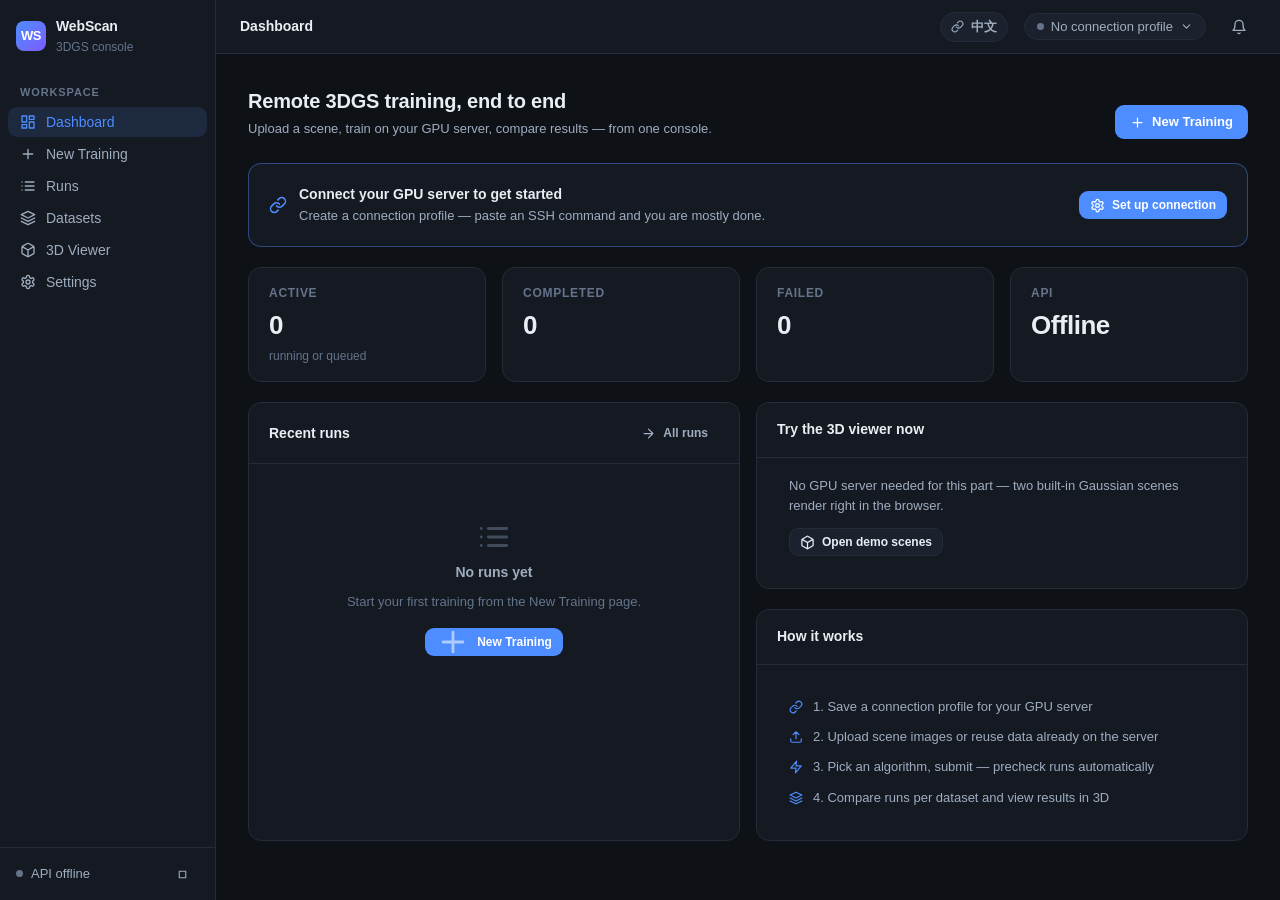
==== web/console/index.html @ 455e34b2 "WebSplatServe WWW2027 Industry Track prototype Adaptive 3D Gaussian delivery and rendering for heter" ====
<!DOCTYPE html>
<html lang="en">
<head>
  <meta charset="UTF-8" />
  <meta name="viewport" content="width=device-width, initial-scale=1.0" />
  <title>WebScan Console</title>
  <link rel="stylesheet" href="./css/tokens.css" />
  <link rel="stylesheet" href="./css/base.css" />
  <link rel="stylesheet" href="./css/components.css" />
  <style>body { background: var(--bg-base); }</style>
</head>
<body>
  <div id="app"></div>
  <script>window.__errors = [];
    window.addEventListener("error", (e) => {
      const el = e.target;
      if (el && el.tagName === "SCRIPT" && el.src) {
        // Transient local-server hiccups can fail the entry module's first
        // fetch; retry it once before giving up.
        if (el.id === "app-entry" && !el.dataset.retried) {
          el.dataset.retried = "1";
          setTimeout(() => {
            const clone = document.createElement("script");
            clone.type = "module";
            clone.src = el.src + (el.src.includes("?") ? "&" : "?") + "retry=" + Date.now();
            document.body.appendChild(clone);
          }, 400);
          return;
        }
        window.__errors.push("resource failed: " + (el.src || "") + " " + (el.error && el.error.message || ""));
        return;
      }
      window.__errors.push(JSON.stringify({ msg: e.message, file: e.filename, line: e.lineno, col: e.colno, stack: e.error && String(e.error.stack || "").slice(0, 400) }));
    }, true);
    window.addEventListener("unhandledrejection", (e) => window.__errors.push("promise: " + ((e.reason && e.reason.message) || e.reason)));
    for (const level of ["error", "warn"]) {
      const original = console[level].bind(console);
      console[level] = (...args) => {
        try { window.__errors.push(level + ": " + args.map((a) => (a && a.stack) ? String(a.stack).slice(0, 300) : String(a)).join(" ").slice(0, 400)); } catch { /* ignore */ }
        original(...args);
      };
    }</script>
  <script src="./assets/vue.global.prod.js"></script>
  <script type="module" id="app-entry" src="./js/app.js"></script>
</body>
</html>
---- web/console/css/tokens.css ----
/* ============================================================
   WebScan Console — design tokens
   深灰蓝底 · 单一蓝色强调 · 语义状态色
   ============================================================ */
:root {
  /* 底色层级：base(页面) < surface(卡片) < raised(浮层) */
  --bg-base: #0e1116;
  --bg-surface: #151a22;
  --bg-raised: #1b222d;
  --bg-hover: #212a37;
  --bg-inset: #10141b;

  /* 边框 */
  --border-subtle: #232c39;
  --border-strong: #314052;

  /* 文字 */
  --text-1: #e9eef5;
  --text-2: #9fadc0;
  --text-3: #64748b;

  /* 强调色 */
  --accent: #4d8dff;
  --accent-hover: #6ba0ff;
  --accent-down: #3d7bf0;
  --accent-subtle: rgba(77, 141, 255, 0.13);
  --accent-border: rgba(77, 141, 255, 0.42);

  /* 语义状态 */
  --success: #34b374;
  --success-subtle: rgba(52, 179, 116, 0.14);
  --warning: #dfa239;
  --warning-subtle: rgba(223, 162, 57, 0.14);
  --danger: #e05c5c;
  --danger-subtle: rgba(224, 92, 92, 0.13);
  --neutral-subtle: rgba(159, 173, 192, 0.12);

  /* 字体 */
  --font-sans: -apple-system, BlinkMacSystemFont, "SF Pro Text", "Segoe UI",
    "PingFang SC", "Hiragino Sans GB", "Microsoft YaHei", sans-serif;
  --font-mono: ui-monospace, "SF Mono", "JetBrains Mono", Menlo, Consolas, monospace;

  /* 字号阶梯 */
  --fs-xs: 12px;
  --fs-sm: 13px;
  --fs-md: 14px;
  --fs-lg: 16px;
  --fs-xl: 20px;
  --fs-2xl: 26px;

  /* 间距（4 的倍数） */
  --sp-1: 4px;
  --sp-2: 8px;
  --sp-3: 12px;
  --sp-4: 16px;
  --sp-5: 20px;
  --sp-6: 24px;
  --sp-8: 32px;
  --sp-10: 40px;

  /* 圆角 */
  --r-sm: 6px;
  --r-md: 9px;
  --r-lg: 13px;

  /* 阴影 */
  --shadow-1: 0 1px 2px rgba(0, 0, 0, 0.32);
  --shadow-2: 0 6px 24px rgba(0, 0, 0, 0.42);
  --shadow-3: 0 16px 48px rgba(0, 0, 0, 0.55);

  /* 布局 */
  --sidebar-w: 216px;
  --topbar-h: 54px;

  --transition: 140ms cubic-bezier(0.4, 0, 0.2, 1);
}
---- web/console/css/base.css ----
/* ============================================================
   WebScan Console — base: reset · 排版 · 布局骨架
   ============================================================ */
*, *::before, *::after { box-sizing: border-box; }

html, body {
  margin: 0;
  height: 100%;
}

body {
  background: var(--bg-base);
  color: var(--text-1);
  font-family: var(--font-sans);
  font-size: var(--fs-md);
  line-height: 1.55;
  -webkit-font-smoothing: antialiased;
  text-rendering: optimizeLegibility;
}

#app { height: 100%; }

h1, h2, h3, h4, p { margin: 0; }
a { color: var(--accent); text-decoration: none; }
a:hover { color: var(--accent-hover); }
code, pre { font-family: var(--font-mono); }

::selection { background: rgba(77, 141, 255, 0.32); }

/* 滚动条 */
::-webkit-scrollbar { width: 10px; height: 10px; }
::-webkit-scrollbar-thumb {
  background: #2a3444;
  border-radius: 5px;
  border: 2px solid var(--bg-base);
}
::-webkit-scrollbar-thumb:hover { background: #38455a; }
::-webkit-scrollbar-track { background: transparent; }

/* 焦点可见性 */
:focus-visible {
  outline: 2px solid var(--accent);
  outline-offset: 2px;
  border-radius: var(--r-sm);
}

/* ---------- 应用骨架 ---------- */
.shell {
  display: grid;
  grid-template-columns: var(--sidebar-w) 1fr;
  grid-template-rows: var(--topbar-h) 1fr;
  grid-template-areas:
    "sidebar topbar"
    "sidebar main";
  height: 100vh;
}

.shell-sidebar { grid-area: sidebar; background: var(--bg-surface); border-right: 1px solid var(--border-subtle); display: flex; flex-direction: column; overflow-y: auto; }
.shell-topbar  { grid-area: topbar;  background: var(--bg-surface); border-bottom: 1px solid var(--border-subtle); display: flex; align-items: center; gap: var(--sp-4); padding: 0 var(--sp-6); }
.shell-main    { grid-area: main; overflow-y: auto; }

.page {
  max-width: 1160px;
  margin: 0 auto;
  padding: var(--sp-8) var(--sp-8) var(--sp-10);
}

.page-head { display: flex; align-items: flex-end; justify-content: space-between; gap: var(--sp-4); margin-bottom: var(--sp-6); }
.page-title { font-size: var(--fs-xl); font-weight: 650; letter-spacing: -0.01em; }
.page-sub { color: var(--text-2); font-size: var(--fs-sm); margin-top: 2px; }
.page-actions { display: flex; gap: var(--sp-2); flex-shrink: 0; }

.stack { display: flex; flex-direction: column; gap: var(--sp-5); }
.row { display: flex; align-items: center; gap: var(--sp-2); }
.row-wrap { display: flex; align-items: center; gap: var(--sp-2); flex-wrap: wrap; }
.spread { display: flex; align-items: center; justify-content: space-between; gap: var(--sp-3); }
.grid-2 { display: grid; grid-template-columns: 1fr 1fr; gap: var(--sp-4); }
.grid-3 { display: grid; grid-template-columns: repeat(3, 1fr); gap: var(--sp-4); }
.grid-4 { display: grid; grid-template-columns: repeat(4, 1fr); gap: var(--sp-4); }
@media (max-width: 1100px) { .grid-4 { grid-template-columns: repeat(2, 1fr); } .grid-3 { grid-template-columns: 1fr 1fr; } }
@media (max-width: 820px)  { .grid-2, .grid-3, .grid-4 { grid-template-columns: 1fr; } }

.muted { color: var(--text-2); }
.faint { color: var(--text-3); }
.warn-text { color: var(--warning); }
.small { font-size: var(--fs-sm); }
.mono  { font-family: var(--font-mono); font-size: var(--fs-sm); }
.nowrap { white-space: nowrap; }
.ellipsis { overflow: hidden; text-overflow: ellipsis; white-space: nowrap; }
.num { font-variant-numeric: tabular-nums; }
.up-spin { display: inline-block; animation: spin 0.9s linear infinite; }
@keyframes spin { to { transform: rotate(360deg); } }
---- web/console/css/components.css ----
/* ============================================================
   WebScan Console — components
   ============================================================ */

/* ---------- 侧边栏 ---------- */
.sidebar-brand {
  display: flex; align-items: center; gap: 10px;
  padding: var(--sp-4) var(--sp-4) var(--sp-3);
}
.brand-logo {
  width: 30px; height: 30px; border-radius: 8px;
  background: linear-gradient(135deg, #4d8dff, #7c5cff);
  display: grid; place-items: center;
  color: #fff; font-weight: 800; font-size: 13px; letter-spacing: -0.5px;
  flex-shrink: 0;
}
.brand-name { font-weight: 700; font-size: var(--fs-md); letter-spacing: -0.01em; }
.brand-tag  { font-size: var(--fs-xs); color: var(--text-3); }

.nav-group { padding: var(--sp-2) var(--sp-2) var(--sp-4); display: flex; flex-direction: column; gap: 2px; }
.nav-label { font-size: 11px; font-weight: 600; letter-spacing: 0.08em; text-transform: uppercase; color: var(--text-3); padding: var(--sp-2) var(--sp-3) var(--sp-1); }
.nav-item {
  display: flex; align-items: center; gap: 10px;
  padding: 7px var(--sp-3);
  border-radius: var(--r-md);
  color: var(--text-2); font-size: var(--fs-md); font-weight: 500;
  cursor: pointer; border: none; background: none; width: 100%; text-align: left;
  transition: background var(--transition), color var(--transition);
}
.nav-item:hover { background: var(--bg-hover); color: var(--text-1); }
.nav-item.active { background: var(--accent-subtle); color: var(--accent); }
.nav-item svg { width: 16px; height: 16px; flex-shrink: 0; }
.nav-item .nav-pill {
  margin-left: auto; font-size: 11px; font-weight: 600;
  background: var(--bg-hover); color: var(--text-2);
  border-radius: 99px; padding: 0 7px; line-height: 18px;
}
.nav-item.active .nav-pill { background: var(--accent-border); color: #fff; }

.sidebar-footer { margin-top: auto; padding: var(--sp-3) var(--sp-4); border-top: 1px solid var(--border-subtle); }

/* ---------- 顶栏 ---------- */
.topbar-title { font-weight: 650; font-size: var(--fs-md); }
.topbar-spacer { flex: 1; }
.conn-chip {
  display: inline-flex; align-items: center; gap: 7px;
  padding: 5px 12px; border-radius: 99px;
  background: var(--bg-raised); border: 1px solid var(--border-subtle);
  font-size: var(--fs-sm); color: var(--text-2); cursor: pointer;
  transition: border-color var(--transition);
}
.conn-chip:hover { border-color: var(--border-strong); }
.dot { width: 7px; height: 7px; border-radius: 99px; flex-shrink: 0; }
.dot.on  { background: var(--success); box-shadow: 0 0 6px rgba(52,179,116,.7); }
.dot.off { background: var(--text-3); }
.dot.warn { background: var(--warning); }
.bell {
  position: relative; display: grid; place-items: center;
  width: 34px; height: 34px; border-radius: var(--r-md);
  background: none; border: 1px solid transparent; color: var(--text-2); cursor: pointer;
}
.bell:hover { background: var(--bg-hover); color: var(--text-1); }
.bell .ping {
  position: absolute; top: 5px; right: 5px;
  width: 8px; height: 8px; border-radius: 99px;
  background: var(--danger); border: 2px solid var(--bg-surface);
}

/* ---------- 按钮 ---------- */
.btn {
  display: inline-flex; align-items: center; justify-content: center; gap: 7px;
  height: 34px; padding: 0 14px;
  border-radius: var(--r-md); border: 1px solid transparent;
  font: inherit; font-size: var(--fs-sm); font-weight: 600;
  cursor: pointer; white-space: nowrap;
  transition: background var(--transition), border-color var(--transition), color var(--transition), opacity var(--transition);
  user-select: none;
}
.btn:disabled { opacity: 0.45; cursor: not-allowed; }
.btn svg { width: 15px; height: 15px; }
.btn-primary { background: var(--accent); color: #fff; }
.btn-primary:hover:not(:disabled) { background: var(--accent-hover); }
.btn-primary:active:not(:disabled) { background: var(--accent-down); }
.btn-secondary { background: var(--bg-raised); border-color: var(--border-subtle); color: var(--text-1); }
.btn-secondary:hover:not(:disabled) { background: var(--bg-hover); border-color: var(--border-strong); }
.btn-ghost { background: transparent; color: var(--text-2); }
.btn-ghost:hover:not(:disabled) { background: var(--bg-hover); color: var(--text-1); }
.btn-danger { background: var(--danger-subtle); color: var(--danger); border-color: rgba(224,92,92,.3); }
.btn-danger:hover:not(:disabled) { background: rgba(224,92,92,.22); }
.btn-sm { height: 28px; padding: 0 10px; font-size: var(--fs-xs); }
.btn-lg { height: 40px; padding: 0 20px; font-size: var(--fs-md); }
.btn-icon { width: 34px; padding: 0; }

/* ---------- 卡片 ---------- */
.card {
  background: var(--bg-surface);
  border: 1px solid var(--border-subtle);
  border-radius: var(--r-lg);
  overflow: hidden;
}
.card-head {
  display: flex; align-items: center; justify-content: space-between; gap: var(--sp-3);
  padding: var(--sp-4) var(--sp-5);
  border-bottom: 1px solid var(--border-subtle);
}
.card-title { font-weight: 650; font-size: var(--fs-md); }
.card-body { padding: var(--sp-5); }
.card-pad-sm .card-body { padding: var(--sp-4); }

/* ---------- 统计卡 ---------- */
.stat {
  background: var(--bg-surface); border: 1px solid var(--border-subtle);
  border-radius: var(--r-lg); padding: var(--sp-4) var(--sp-5);
}
.stat-label { font-size: var(--fs-xs); font-weight: 600; letter-spacing: 0.06em; text-transform: uppercase; color: var(--text-3); }
.stat-value { font-size: var(--fs-2xl); font-weight: 700; letter-spacing: -0.02em; margin-top: 2px; font-variant-numeric: tabular-nums; }
.stat-hint  { font-size: var(--fs-xs); color: var(--text-3); margin-top: 2px; }

/* ---------- 徽章 / 状态 ---------- */
.badge {
  display: inline-flex; align-items: center; gap: 6px;
  padding: 2px 9px; border-radius: 99px;
  font-size: var(--fs-xs); font-weight: 600; line-height: 18px;
  background: var(--neutral-subtle); color: var(--text-2);
  white-space: nowrap;
}
.badge .dot { width: 6px; height: 6px; }
.badge.success { background: var(--success-subtle); color: var(--success); }
.badge.warning { background: var(--warning-subtle); color: var(--warning); }
.badge.danger  { background: var(--danger-subtle);  color: var(--danger); }
.badge.accent  { background: var(--accent-subtle);  color: var(--accent); }
.badge.pulse .dot { animation: pulse 1.6s ease-in-out infinite; }
@keyframes pulse { 50% { opacity: 0.35; } }

/* ---------- 表格 ---------- */
.tbl { width: 100%; border-collapse: collapse; font-size: var(--fs-sm); }
.tbl th {
  text-align: left; font-size: 11px; font-weight: 600;
  letter-spacing: 0.07em; text-transform: uppercase; color: var(--text-3);
  padding: 10px var(--sp-4); border-bottom: 1px solid var(--border-subtle);
  white-space: nowrap;
}
.tbl td { padding: 11px var(--sp-4); border-bottom: 1px solid var(--border-subtle); vertical-align: middle; }
.tbl tbody tr { transition: background var(--transition); }
.tbl tbody tr:hover { background: var(--bg-raised); }
.tbl tbody tr:last-child td { border-bottom: none; }
.tbl tbody tr.clickable { cursor: pointer; }
.tbl .cell-main { font-weight: 600; color: var(--text-1); }
.tbl .cell-sub  { font-size: var(--fs-xs); color: var(--text-3); margin-top: 1px; }

/* ---------- 表单 ---------- */
.field { display: flex; flex-direction: column; gap: 6px; }
.field-label { font-size: var(--fs-sm); font-weight: 600; color: var(--text-2); }
.field-label .req { color: var(--danger); }
.field-hint { font-size: var(--fs-xs); color: var(--text-3); }
.input, .select, .textarea {
  width: 100%;
  background: var(--bg-inset);
  border: 1px solid var(--border-subtle);
  border-radius: var(--r-md);
  color: var(--text-1);
  font: inherit; font-size: var(--fs-sm);
  padding: 8px 12px;
  transition: border-color var(--transition), box-shadow var(--transition);
}
.input::placeholder, .textarea::placeholder { color: var(--text-3); }
.input:hover, .select:hover, .textarea:hover { border-color: var(--border-strong); }
.input:focus, .select:focus, .textarea:focus {
  outline: none; border-color: var(--accent-border);
  box-shadow: 0 0 0 3px rgba(77, 141, 255, 0.15);
}
.select {
  appearance: none;
  background-image: url("data:image/svg+xml,%3Csvg xmlns='http://www.w3.org/2000/svg' width='12' height='12' viewBox='0 0 24 24' fill='none' stroke='%2364748b' stroke-width='2.4' stroke-linecap='round' stroke-linejoin='round'%3E%3Cpath d='m6 9 6 6 6-6'/%3E%3C/svg%3E");
  background-repeat: no-repeat; background-position: right 10px center;
  padding-right: 30px; cursor: pointer;
}
.textarea { resize: vertical; min-height: 74px; }
.checkbox-row { display: flex; align-items: center; gap: 9px; font-size: var(--fs-sm); color: var(--text-2); cursor: pointer; }
.checkbox-row input { accent-color: var(--accent); width: 15px; height: 15px; cursor: pointer; }

/* ---------- 代码 / 终端 ---------- */
.codeblock {
  background: var(--bg-inset);
  border: 1px solid var(--border-subtle);
  border-radius: var(--r-md);
  padding: var(--sp-3) var(--sp-4);
  font-family: var(--font-mono); font-size: var(--fs-sm);
  color: #c4d1e4;
  overflow-x: auto; white-space: pre-wrap; word-break: break-all;
  line-height: 1.6;
}

/* ---------- 日志面板 ---------- */
.logview {
  background: #0a0d12;
  font-family: var(--font-mono); font-size: 12px; line-height: 1.65;
  color: #a8bccf;
  padding: var(--sp-3) var(--sp-4);
  overflow: auto;
  white-space: pre-wrap; word-break: break-all;
}

/* ---------- 进度条 ---------- */
.progress { height: 6px; background: var(--bg-inset); border-radius: 99px; overflow: hidden; }
.progress > div {
  height: 100%; border-radius: 99px;
  background: linear-gradient(90deg, var(--accent-down), var(--accent));
  transition: width 400ms ease;
}
.progress.success > div { background: var(--success); }

/* ---------- 空状态 ---------- */
.empty {
  display: flex; flex-direction: column; align-items: center; justify-content: center;
  gap: var(--sp-2); text-align: center;
  padding: var(--sp-10) var(--sp-6);
  color: var(--text-3);
}
.empty svg { width: 34px; height: 34px; opacity: 0.55; }
.empty-title { font-weight: 650; color: var(--text-2); font-size: var(--fs-md); }
.empty-hint  { font-size: var(--fs-sm); max-width: 380px; }
.empty .btn { margin-top: var(--sp-2); }

/* ---------- 模态框 ---------- */
.modal-mask {
  position: fixed; inset: 0; z-index: 100;
  background: rgba(5, 8, 12, 0.66); backdrop-filter: blur(3px);
  display: grid; place-items: center;
  animation: fadein 140ms ease;
}
.modal {
  width: min(680px, calc(100vw - 48px));
  max-height: min(80vh, 720px);
  display: flex; flex-direction: column;
  background: var(--bg-raised);
  border: 1px solid var(--border-strong);
  border-radius: var(--r-lg);
  box-shadow: var(--shadow-3);
  animation: rise 160ms cubic-bezier(0.2, 0.9, 0.3, 1.2);
}
.modal-head { display: flex; align-items: center; justify-content: space-between; padding: var(--sp-4) var(--sp-5); border-bottom: 1px solid var(--border-subtle); }
.modal-title { font-weight: 700; font-size: var(--fs-lg); }
.modal-body { padding: var(--sp-5); overflow-y: auto; }
.modal-foot { display: flex; justify-content: flex-end; gap: var(--sp-2); padding: var(--sp-4) var(--sp-5); border-top: 1px solid var(--border-subtle); }
@keyframes fadein { from { opacity: 0; } }
@keyframes rise { from { opacity: 0; transform: translateY(10px) scale(0.985); } }

/* ---------- 抽屉 ---------- */
.drawer-mask { position: fixed; inset: 0; z-index: 90; background: rgba(5,8,12,.5); animation: fadein 140ms ease; }
.drawer {
  position: fixed; top: 0; right: 0; bottom: 0; z-index: 95;
  width: min(620px, 92vw);
  background: var(--bg-surface);
  border-left: 1px solid var(--border-strong);
  box-shadow: var(--shadow-3);
  display: flex; flex-direction: column;
  animation: slidein 200ms cubic-bezier(0.2, 0.9, 0.3, 1);
}
.drawer-head { display: flex; align-items: flex-start; justify-content: space-between; gap: var(--sp-3); padding: var(--sp-5) var(--sp-5) var(--sp-4); border-bottom: 1px solid var(--border-subtle); }
.drawer-body { flex: 1; overflow-y: auto; padding: var(--sp-5); display: flex; flex-direction: column; gap: var(--sp-5); }
.drawer-foot { display: flex; gap: var(--sp-2); padding: var(--sp-4) var(--sp-5); border-top: 1px solid var(--border-subtle); }
@keyframes slidein { from { transform: translateX(40px); opacity: 0; } }

/* ---------- Toast ---------- */
.toasts { position: fixed; bottom: 22px; right: 22px; z-index: 200; display: flex; flex-direction: column; gap: 10px; }
.toast {
  display: flex; align-items: flex-start; gap: 10px;
  min-width: 260px; max-width: 420px;
  background: var(--bg-raised);
  border: 1px solid var(--border-strong);
  border-radius: var(--r-md);
  box-shadow: var(--shadow-2);
  padding: 11px 14px;
  font-size: var(--fs-sm);
  animation: rise 180ms cubic-bezier(0.2, 0.9, 0.3, 1.15);
}
.toast.success svg { color: var(--success); }
.toast.error   svg { color: var(--danger); }
.toast.info    svg { color: var(--accent); }
.toast .toast-close { margin-left: auto; cursor: pointer; color: var(--text-3); background: none; border: none; font-size: 16px; line-height: 1; padding: 0 2px; }
.toast .toast-close:hover { color: var(--text-1); }

/* ---------- 向导 ---------- */
.stepper { display: flex; align-items: center; gap: var(--sp-2); margin-bottom: var(--sp-6); }
.step {
  display: flex; align-items: center; gap: 9px;
  padding: 7px 14px; border-radius: 99px;
  border: 1px solid var(--border-subtle);
  color: var(--text-3); font-size: var(--fs-sm); font-weight: 600;
  background: var(--bg-surface);
}
.step .step-num {
  width: 20px; height: 20px; border-radius: 99px;
  display: grid; place-items: center;
  background: var(--bg-hover); font-size: 11px;
}
.step.active { border-color: var(--accent-border); color: var(--text-1); background: var(--accent-subtle); }
.step.active .step-num { background: var(--accent); color: #fff; }
.step.done { color: var(--success); border-color: rgba(52,179,116,.35); }
.step.done .step-num { background: var(--success-subtle); color: var(--success); }
.step-line { flex: 1; height: 1px; background: var(--border-subtle); min-width: 16px; }

.choice {
  text-align: left;
  background: var(--bg-surface); border: 1px solid var(--border-subtle);
  border-radius: var(--r-lg); padding: var(--sp-4) var(--sp-5);
  cursor: pointer; color: var(--text-1); font: inherit;
  transition: border-color var(--transition), background var(--transition);
}
.choice:hover { border-color: var(--border-strong); background: var(--bg-raised); }
.choice.selected { border-color: var(--accent); background: var(--accent-subtle); }
.choice-title { font-weight: 650; display: flex; align-items: center; gap: 8px; }
.choice-desc  { color: var(--text-2); font-size: var(--fs-sm); margin-top: 3px; }

/* ---------- 对比视图 ---------- */
.compare-grid { display: grid; grid-auto-flow: column; grid-auto-columns: minmax(240px, 1fr); gap: var(--sp-4); overflow-x: auto; padding-bottom: var(--sp-2); }
.compare-col { min-width: 0; }
.compare-img {
  width: 100%; aspect-ratio: 4 / 3; object-fit: cover;
  border-radius: var(--r-md); border: 1px solid var(--border-subtle);
  display: block; background: var(--bg-inset);
}
.delta-pos { color: var(--success); font-weight: 650; }
.delta-neg { color: var(--danger); font-weight: 650; }

/* ---------- 标签输入组 ---------- */
.chip-list { display: flex; flex-wrap: wrap; gap: 6px; }
.chip {
  display: inline-flex; align-items: center; gap: 6px;
  background: var(--bg-raised); border: 1px solid var(--border-subtle);
  border-radius: var(--r-sm); padding: 3px 9px;
  font-size: var(--fs-xs); color: var(--text-2);
}
.chip .x { cursor: pointer; color: var(--text-3); }
.chip .x:hover { color: var(--danger); }

/* ---------- 预检列表 ---------- */
.check-list { display: flex; flex-direction: column; gap: 8px; }
.check-item {
  display: flex; align-items: flex-start; gap: 10px;
  padding: 9px 12px; border-radius: var(--r-md);
  background: var(--bg-inset); border: 1px solid var(--border-subtle);
  font-size: var(--fs-sm);
}
.check-item svg { width: 15px; height: 15px; flex-shrink: 0; margin-top: 2px; }
.check-item.ok   svg { color: var(--success); }
.check-item.fail svg { color: var(--danger); }
.check-item.warn svg { color: var(--warning); }
.check-item .ci-name { font-weight: 650; }
.check-item .ci-msg  { color: var(--text-2); }

/* ---------- 键值行 ---------- */
.kv { display: grid; grid-template-columns: 130px 1fr; gap: 5px var(--sp-4); font-size: var(--fs-sm); }
.kv dt { color: var(--text-3); }
.kv dd { margin: 0; color: var(--text-2); word-break: break-all; }

/* ---------- 加载 ---------- */
.skel {
  background: linear-gradient(90deg, var(--bg-surface) 25%, var(--bg-raised) 50%, var(--bg-surface) 75%);
  background-size: 200% 100%;
  animation: shimmer 1.3s infinite;
  border-radius: var(--r-md);
}
@keyframes shimmer { from { background-position: 200% 0; } to { background-position: -200% 0; } }

/* ---------- 图片墙 ---------- */
.shot-wall { display: grid; grid-template-columns: repeat(auto-fill, minmax(120px, 1fr)); gap: 8px; }
.shot {
  width: 100%; aspect-ratio: 1; object-fit: cover;
  border-radius: var(--r-sm); border: 1px solid var(--border-subtle);
  background: var(--bg-inset); display: block; cursor: zoom-in;
}

/* ---------- 上传区 ---------- */
.dropzone {
  border: 1.5px dashed var(--border-strong);
  border-radius: var(--r-lg);
  padding: var(--sp-8);
  text-align: center; color: var(--text-3);
  cursor: pointer; transition: border-color var(--transition), background var(--transition);
}
.dropzone:hover, .dropzone.over { border-color: var(--accent); background: var(--accent-subtle); color: var(--text-2); }
.dropzone svg { width: 26px; height: 26px; margin-bottom: 6px; }
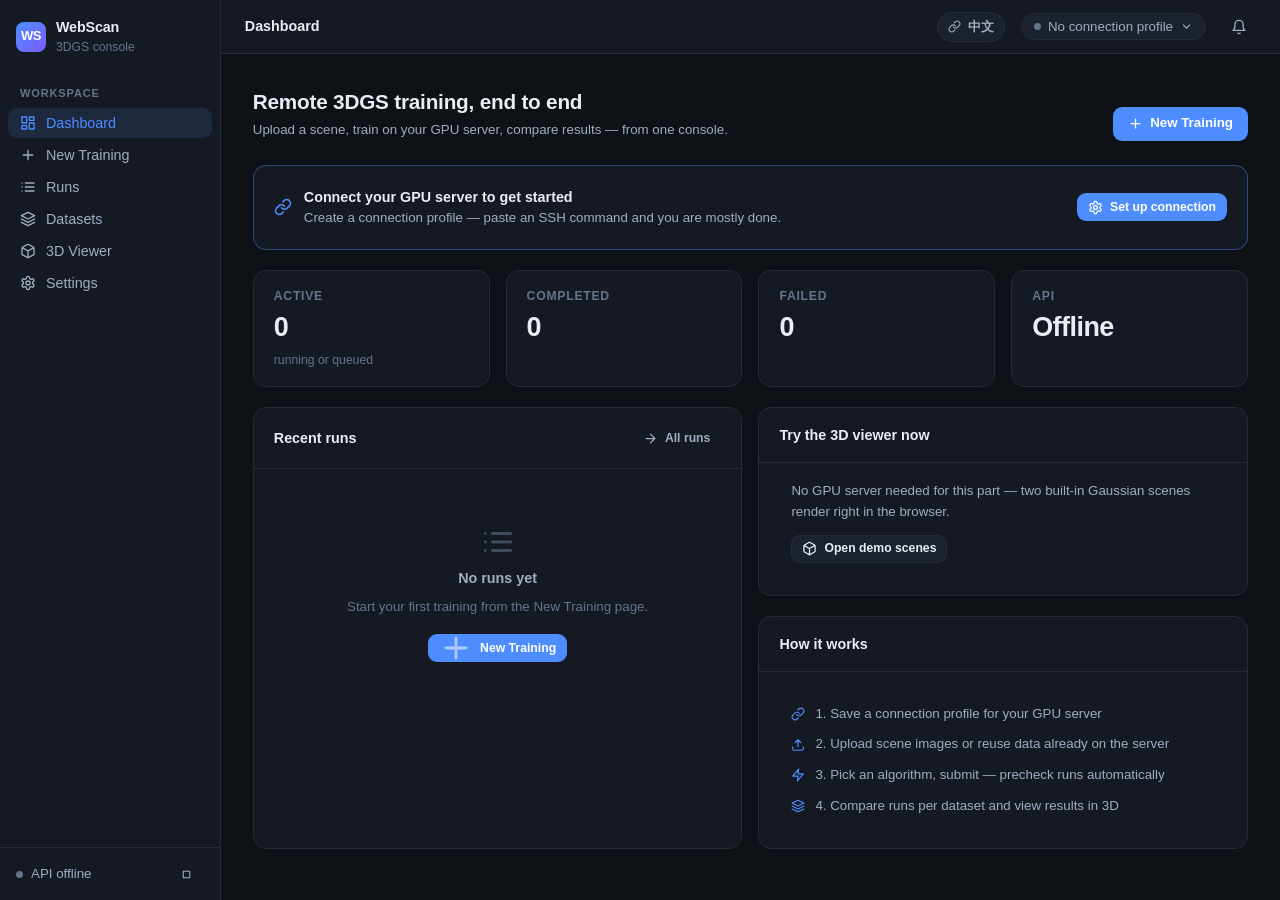
==== commit f7031569: "Cache-bust console assets and harden sidebar ellipsis The typography fix was live in the files but s" ====
--- a/web/console/index.html
+++ b/web/console/index.html
@@ -4,9 +4,9 @@
   <meta charset="UTF-8" />
   <meta name="viewport" content="width=device-width, initial-scale=1.0" />
   <title>WebScan Console</title>
-  <link rel="stylesheet" href="./css/tokens.css" />
-  <link rel="stylesheet" href="./css/base.css" />
-  <link rel="stylesheet" href="./css/components.css" />
+  <link rel="stylesheet" href="./css/tokens.css?v=1791179465" />
+  <link rel="stylesheet" href="./css/base.css?v=1791179465" />
+  <link rel="stylesheet" href="./css/components.css?v=1791179465" />
   <style>body { background: var(--bg-base); }</style>
 </head>
 <body>
@@ -41,6 +41,6 @@
       };
     }</script>
   <script src="./assets/vue.global.prod.js"></script>
-  <script type="module" id="app-entry" src="./js/app.js"></script>
+  <script type="module" id="app-entry" src="./js/app.js?v=1791179465"></script>
 </body>
 </html>
--- a/web/console/css/tokens.css
+++ b/web/console/css/tokens.css
@@ -40,13 +40,14 @@
     "PingFang SC", "Hiragino Sans GB", "Microsoft YaHei", sans-serif;
   --font-mono: ui-monospace, "SF Mono", "JetBrains Mono", Menlo, Consolas, monospace;
 
-  /* 字号阶梯 */
-  --fs-xs: 12px;
-  --fs-sm: 13px;
-  --fs-md: 14px;
-  --fs-lg: 16px;
-  --fs-xl: 20px;
-  --fs-2xl: 26px;
+  /* 字号阶梯（流式：窄屏收缩、宽屏缓增，clamp 保证始终可读）
+     以 1200px 视口为基准值，向下按视口收缩到下限、向上缓增到上限 */
+  --fs-xs: clamp(10.5px, calc(11.5px - (1100px - 100vw) * 0.004), 12.5px);
+  --fs-sm: clamp(11.5px, calc(13px   - (1200px - 100vw) * 0.004), 14px);
+  --fs-md: clamp(12.5px, calc(14px   - (1200px - 100vw) * 0.004), 15.5px);
+  --fs-lg: clamp(13.5px, calc(16px   - (1200px - 100vw) * 0.006), 18px);
+  --fs-xl: clamp(16px,   calc(20px   - (1200px - 100vw) * 0.009), 24px);
+  --fs-2xl: clamp(19px,  calc(26px   - (1200px - 100vw) * 0.012), 32px);
 
   /* 间距（4 的倍数） */
   --sp-1: 4px;
@@ -68,8 +69,8 @@
   --shadow-2: 0 6px 24px rgba(0, 0, 0, 0.42);
   --shadow-3: 0 16px 48px rgba(0, 0, 0, 0.55);
 
-  /* 布局 */
-  --sidebar-w: 216px;
+  /* 布局（侧栏宽度随视口微调，避免文字被截断） */
+  --sidebar-w: clamp(188px, calc(176px + 3.5vw), 222px);
   --topbar-h: 54px;
 
   --transition: 140ms cubic-bezier(0.4, 0, 0.2, 1);
--- a/web/console/css/base.css
+++ b/web/console/css/base.css
@@ -84,9 +84,26 @@
 .faint { color: var(--text-3); }
 .warn-text { color: var(--warning); }
 .small { font-size: var(--fs-sm); }
-.mono  { font-family: var(--font-mono); font-size: var(--fs-sm); }
+.mono  { font-family: var(--font-mono); font-size: var(--fs-sm); overflow-wrap: anywhere; }
 .nowrap { white-space: nowrap; }
 .ellipsis { overflow: hidden; text-overflow: ellipsis; white-space: nowrap; }
 .num { font-variant-numeric: tabular-nums; }
 .up-spin { display: inline-block; animation: spin 0.9s linear infinite; }
 @keyframes spin { to { transform: rotate(360deg); } }
+
+/* ---------- 窄屏自适应 ---------- */
+/* 长路径/长字符串允许断行，表格横向滚动，侧栏收成图标栏 */
+@media (max-width: 820px) {
+  .shell-main table.tbl { display: block; overflow-x: auto; white-space: nowrap; }
+  .page { padding: var(--sp-5) var(--sp-4) var(--sp-8); }
+  .page-head { flex-wrap: wrap; }
+  .kv { grid-template-columns: 1fr; gap: 2px var(--sp-4); }
+  .kv dd { margin-bottom: 6px; }
+}
+@media (max-width: 700px) {
+  .shell { grid-template-columns: 64px 1fr; }
+  .sidebar-brand { flex-direction: column; gap: 4px; padding-inline: var(--sp-2); text-align: center; }
+  .brand-name, .brand-tag, .nav-label, .nav-item .nav-text, .nav-item .nav-pill, .sidebar-footer { display: none; }
+  .nav-group { padding-inline: var(--sp-2); }
+  .nav-item { justify-content: center; padding: 10px 0; }
+}
--- a/web/console/css/components.css
+++ b/web/console/css/components.css
@@ -14,8 +14,8 @@
   color: #fff; font-weight: 800; font-size: 13px; letter-spacing: -0.5px;
   flex-shrink: 0;
 }
-.brand-name { font-weight: 700; font-size: var(--fs-md); letter-spacing: -0.01em; }
-.brand-tag  { font-size: var(--fs-xs); color: var(--text-3); }
+.brand-name { font-weight: 700; font-size: var(--fs-md); letter-spacing: -0.01em; min-width: 0; overflow: hidden; text-overflow: ellipsis; white-space: nowrap; }
+.brand-tag  { font-size: var(--fs-xs); color: var(--text-3); white-space: nowrap; }
 
 .nav-group { padding: var(--sp-2) var(--sp-2) var(--sp-4); display: flex; flex-direction: column; gap: 2px; }
 .nav-label { font-size: 11px; font-weight: 600; letter-spacing: 0.08em; text-transform: uppercase; color: var(--text-3); padding: var(--sp-2) var(--sp-3) var(--sp-1); }
@@ -27,8 +27,11 @@
   cursor: pointer; border: none; background: none; width: 100%; text-align: left;
   transition: background var(--transition), color var(--transition);
 }
+/* 导航文字：空间不足时省略号收起，绝不截断半个字 */
+.nav-item .nav-text { flex: 1 1 auto; min-width: 0; overflow: hidden; text-overflow: ellipsis; white-space: nowrap; }
 .nav-item:hover { background: var(--bg-hover); color: var(--text-1); }
 .nav-item.active { background: var(--accent-subtle); color: var(--accent); }
+.nav-item { overflow: hidden; }
 .nav-item svg { width: 16px; height: 16px; flex-shrink: 0; }
 .nav-item .nav-pill {
   margin-left: auto; font-size: 11px; font-weight: 600;
@@ -38,6 +41,7 @@
 .nav-item.active .nav-pill { background: var(--accent-border); color: #fff; }
 
 .sidebar-footer { margin-top: auto; padding: var(--sp-3) var(--sp-4); border-top: 1px solid var(--border-subtle); }
+.sidebar-footer .row > .ellipsis { min-width: 0; flex: 1 1 auto; }
 
 /* ---------- 顶栏 ---------- */
 .topbar-title { font-weight: 650; font-size: var(--fs-md); }
